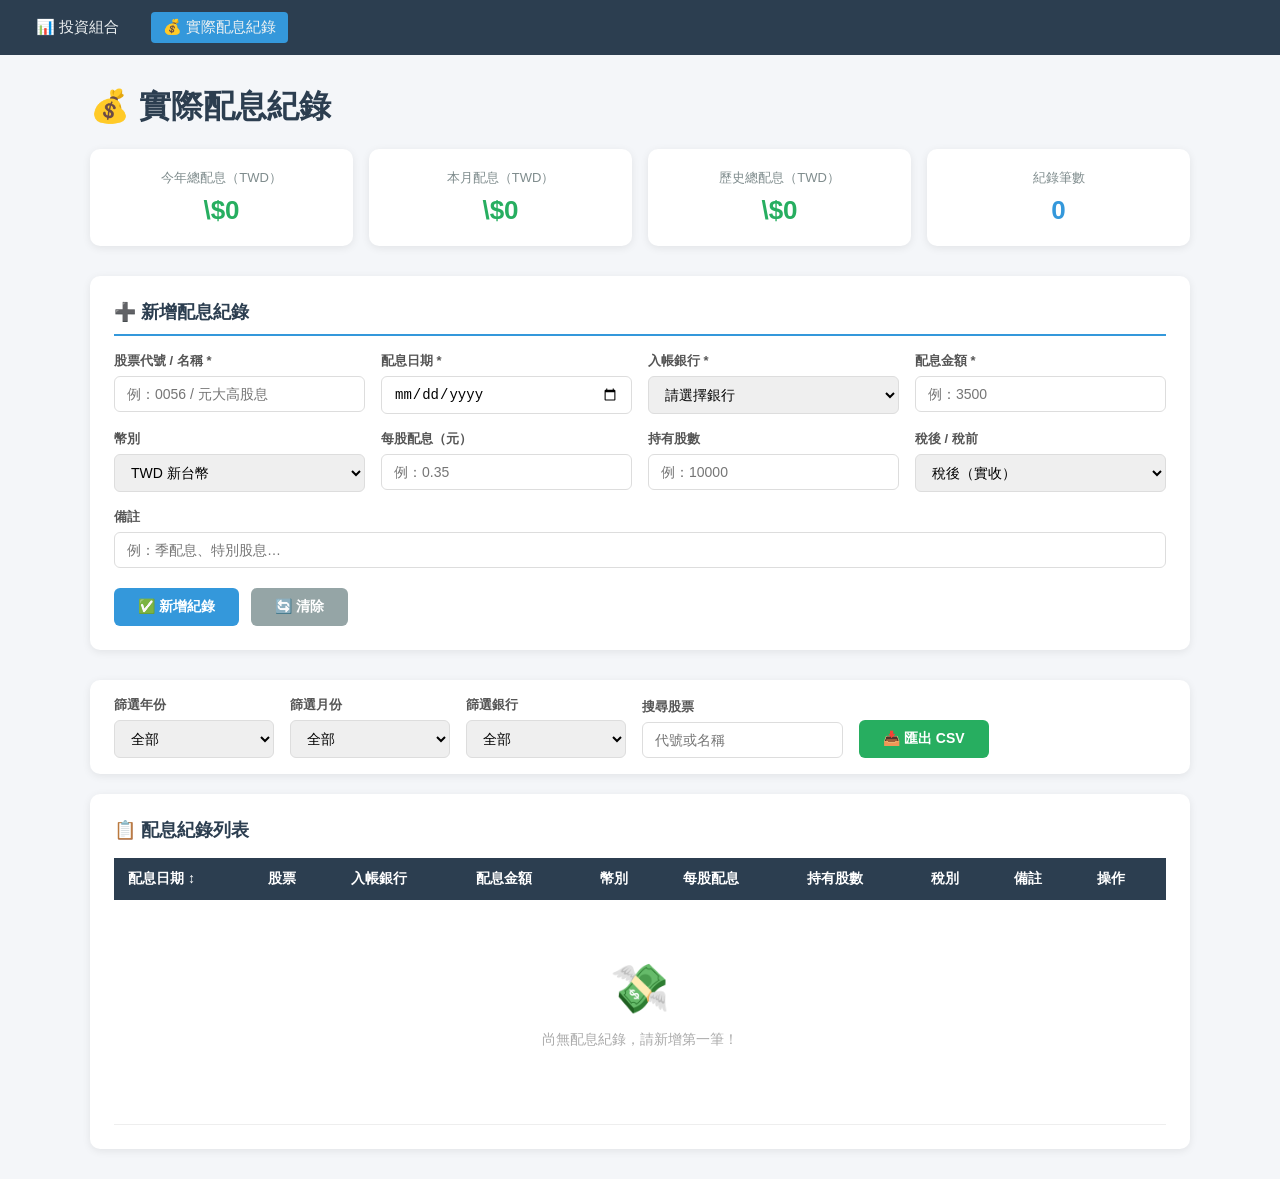
==== dividend-record.html @ 121ec2e8 "Create dividend-record.html" ====
<!DOCTYPE html>
<html lang="zh-TW">
<head>
  <meta charset="UTF-8" />
  <meta name="viewport" content="width=device-width, initial-scale=1.0"/>
  <title>實際配息紀錄 - Dividend Portfolio Tracker</title>
  <link rel="stylesheet" href="css/style.css" />
  <style>
    /* ===== 頁面專屬樣式 ===== */
    body {
      font-family: 'Segoe UI', sans-serif;
      background: #f4f6f9;
      margin: 0;
      padding: 0;
    }

    nav {
      background: #2c3e50;
      padding: 12px 24px;
      display: flex;
      gap: 20px;
      align-items: center;
    }

    nav a {
      color: #ecf0f1;
      text-decoration: none;
      font-size: 15px;
      padding: 6px 12px;
      border-radius: 4px;
      transition: background 0.2s;
    }

    nav a:hover, nav a.active {
      background: #3498db;
    }

    .container {
      max-width: 1100px;
      margin: 30px auto;
      padding: 0 20px;
    }

    h1 {
      color: #2c3e50;
      margin-bottom: 20px;
    }

    /* ===== 統計卡片 ===== */
    .summary-cards {
      display: grid;
      grid-template-columns: repeat(auto-fit, minmax(200px, 1fr));
      gap: 16px;
      margin-bottom: 30px;
    }

    .card {
      background: #fff;
      border-radius: 10px;
      padding: 20px;
      box-shadow: 0 2px 8px rgba(0,0,0,0.08);
      text-align: center;
    }

    .card .label {
      font-size: 13px;
      color: #7f8c8d;
      margin-bottom: 8px;
    }

    .card .value {
      font-size: 26px;
      font-weight: bold;
      color: #27ae60;
    }

    /* ===== 新增表單 ===== */
    .form-section {
      background: #fff;
      border-radius: 10px;
      padding: 24px;
      box-shadow: 0 2px 8px rgba(0,0,0,0.08);
      margin-bottom: 30px;
    }

    .form-section h2 {
      margin-top: 0;
      color: #2c3e50;
      font-size: 18px;
      border-bottom: 2px solid #3498db;
      padding-bottom: 10px;
    }

    .form-grid {
      display: grid;
      grid-template-columns: repeat(auto-fit, minmax(200px, 1fr));
      gap: 16px;
      margin-top: 16px;
    }

    .form-group {
      display: flex;
      flex-direction: column;
      gap: 6px;
    }

    .form-group label {
      font-size: 13px;
      color: #555;
      font-weight: 600;
    }

    .form-group input,
    .form-group select,
    .form-group textarea {
      padding: 9px 12px;
      border: 1px solid #ddd;
      border-radius: 6px;
      font-size: 14px;
      transition: border-color 0.2s;
    }

    .form-group input:focus,
    .form-group select:focus {
      border-color: #3498db;
      outline: none;
    }

    .form-actions {
      margin-top: 20px;
      display: flex;
      gap: 12px;
    }

    .btn {
      padding: 10px 24px;
      border: none;
      border-radius: 6px;
      cursor: pointer;
      font-size: 14px;
      font-weight: 600;
      transition: opacity 0.2s;
    }

    .btn:hover { opacity: 0.85; }

    .btn-primary { background: #3498db; color: #fff; }
    .btn-danger  { background: #e74c3c; color: #fff; }
    .btn-success { background: #27ae60; color: #fff; }
    .btn-sm      { padding: 5px 12px; font-size: 12px; }

    /* ===== 篩選列 ===== */
    .filter-bar {
      background: #fff;
      border-radius: 10px;
      padding: 16px 24px;
      box-shadow: 0 2px 8px rgba(0,0,0,0.08);
      margin-bottom: 20px;
      display: flex;
      gap: 16px;
      flex-wrap: wrap;
      align-items: flex-end;
    }

    .filter-bar .form-group {
      min-width: 160px;
    }

    /* ===== 資料表格 ===== */
    .table-section {
      background: #fff;
      border-radius: 10px;
      padding: 24px;
      box-shadow: 0 2px 8px rgba(0,0,0,0.08);
    }

    .table-header {
      display: flex;
      justify-content: space-between;
      align-items: center;
      margin-bottom: 16px;
    }

    .table-header h2 {
      margin: 0;
      color: #2c3e50;
      font-size: 18px;
    }

    table {
      width: 100%;
      border-collapse: collapse;
      font-size: 14px;
    }

    thead th {
      background: #2c3e50;
      color: #fff;
      padding: 12px 14px;
      text-align: left;
      cursor: pointer;
      user-select: none;
    }

    thead th:hover { background: #34495e; }

    tbody tr:nth-child(even) { background: #f8f9fa; }
    tbody tr:hover { background: #eaf4fb; }

    tbody td {
      padding: 11px 14px;
      border-bottom: 1px solid #eee;
      color: #333;
    }

    .badge {
      display: inline-block;
      padding: 3px 10px;
      border-radius: 12px;
      font-size: 12px;
      font-weight: 600;
    }

    .badge-tw  { background: #fdecea; color: #c0392b; }
    .badge-us  { background: #eaf4fb; color: #2980b9; }
    .badge-hk  { background: #fef9e7; color: #d68910; }
    .badge-other { background: #f0f0f0; color: #555; }

    .amount-positive { color: #27ae60; font-weight: bold; }

    /* ===== 空狀態 ===== */
    .empty-state {
      text-align: center;
      padding: 50px 20px;
      color: #aaa;
    }

    .empty-state .icon { font-size: 48px; }

    /* ===== 匯出按鈕 ===== */
    .export-btn {
      background: #27ae60;
      color: #fff;
    }
  </style>
</head>
<body>

<!-- 導覽列 -->
<nav>
  <a href="index.html">📊 投資組合</a>
  <a href="dividend-record.html" class="active">💰 實際配息紀錄</a>
  <!-- 可依原專案結構新增其他連結 -->
</nav>

<div class="container">
  <h1>💰 實際配息紀錄</h1>

  <!-- 統計卡片 -->
  <div class="summary-cards">
    <div class="card">
      <div class="label">今年總配息（TWD）</div>
      <div class="value" id="totalThisYear">\$0</div>
    </div>
    <div class="card">
      <div class="label">本月配息（TWD）</div>
      <div class="value" id="totalThisMonth">\$0</div>
    </div>
    <div class="card">
      <div class="label">歷史總配息（TWD）</div>
      <div class="value" id="totalAll">\$0</div>
    </div>
    <div class="card">
      <div class="label">紀錄筆數</div>
      <div class="value" id="recordCount" style="color:#3498db">0</div>
    </div>
  </div>

  <!-- 新增配息表單 -->
  <div class="form-section">
    <h2>➕ 新增配息紀錄</h2>
    <div class="form-grid">
      <div class="form-group">
        <label>股票代號 / 名稱 *</label>
        <input type="text" id="stockCode" placeholder="例：0056 / 元大高股息" />
      </div>
      <div class="form-group">
        <label>配息日期 *</label>
        <input type="date" id="dividendDate" />
      </div>
      <div class="form-group">
        <label>入帳銀行 *</label>
        <select id="bank">
          <option value="">請選擇銀行</option>
          <option>台灣銀行</option>
          <option>第一銀行</option>
          <option>合作金庫</option>
          <option>國泰世華</option>
          <option>富邦銀行</option>
          <option>玉山銀行</option>
          <option>中信銀行</option>
          <option>永豐銀行</option>
          <option>元大銀行</option>
          <option>凱基銀行</option>
          <option>其他</option>
        </select>
      </div>
      <div class="form-group">
        <label>配息金額 *</label>
        <input type="number" id="amount" placeholder="例：3500" min="0" step="0.01" />
      </div>
      <div class="form-group">
        <label>幣別</label>
        <select id="currency">
          <option value="TWD">TWD 新台幣</option>
          <option value="USD">USD 美元</option>
          <option value="HKD">HKD 港幣</option>
          <option value="OTHER">其他</option>
        </select>
      </div>
      <div class="form-group">
        <label>每股配息（元）</label>
        <input type="number" id="perShare" placeholder="例：0.35" min="0" step="0.0001" />
      </div>
      <div class="form-group">
        <label>持有股數</label>
        <input type="number" id="shares" placeholder="例：10000" min="0" />
      </div>
      <div class="form-group">
        <label>稅後 / 稅前</label>
        <select id="taxStatus">
          <option value="after">稅後（實收）</option>
          <option value="before">稅前</option>
        </select>
      </div>
      <div class="form-group" style="grid-column: 1 / -1;">
        <label>備註</label>
        <input type="text" id="note" placeholder="例：季配息、特別股息…" />
      </div>
    </div>
    <div class="form-actions">
      <button class="btn btn-primary" onclick="addRecord()">✅ 新增紀錄</button>
      <button class="btn" style="background:#95a5a6;color:#fff" onclick="clearForm()">🔄 清除</button>
    </div>
  </div>

  <!-- 篩選列 -->
  <div class="filter-bar">
    <div class="form-group">
      <label>篩選年份</label>
      <select id="filterYear" onchange="renderTable()">
        <option value="">全部</option>
      </select>
    </div>
    <div class="form-group">
      <label>篩選月份</label>
      <select id="filterMonth" onchange="renderTable()">
        <option value="">全部</option>
        <option value="1">1 月</option><option value="2">2 月</option>
        <option value="3">3 月</option><option value="4">4 月</option>
        <option value="5">5 月</option><option value="6">6 月</option>
        <option value="7">7 月</option><option value="8">8 月</option>
        <option value="9">9 月</option><option value="10">10 月</option>
        <option value="11">11 月</option><option value="12">12 月</option>
      </select>
    </div>
    <div class="form-group">
      <label>篩選銀行</label>
      <select id="filterBank" onchange="renderTable()">
        <option value="">全部</option>
      </select>
    </div>
    <div class="form-group">
      <label>搜尋股票</label>
      <input type="text" id="filterStock" placeholder="代號或名稱" oninput="renderTable()" />
    </div>
    <button class="btn btn-success" onclick="exportCSV()">📥 匯出 CSV</button>
  </div>

  <!-- 資料表格 -->
  <div class="table-section">
    <div class="table-header">
      <h2>📋 配息紀錄列表</h2>
      <span id="filteredCount" style="color:#7f8c8d;font-size:13px"></span>
    </div>
    <table>
      <thead>
        <tr>
          <th onclick="sortBy('date')">配息日期 ↕</th>
          <th onclick="sortBy('stock')">股票</th>
          <th onclick="sortBy('bank')">入帳銀行</th>
          <th onclick="sortBy('amount')">配息金額</th>
          <th>幣別</th>
          <th>每股配息</th>
          <th>持有股數</th>
          <th>稅別</th>
          <th>備註</th>
          <th>操作</th>
        </tr>
      </thead>
      <tbody id="recordTableBody">
        <tr>
          <td colspan="10">
            <div class="empty-state">
              <div class="icon">💸</div>
              <p>尚無配息紀錄，請新增第一筆！</p>
            </div>
          </td>
        </tr>
      </tbody>
    </table>
  </div>
</div>

<script src="js/dividend-record.js"></script>
</body>
</html>
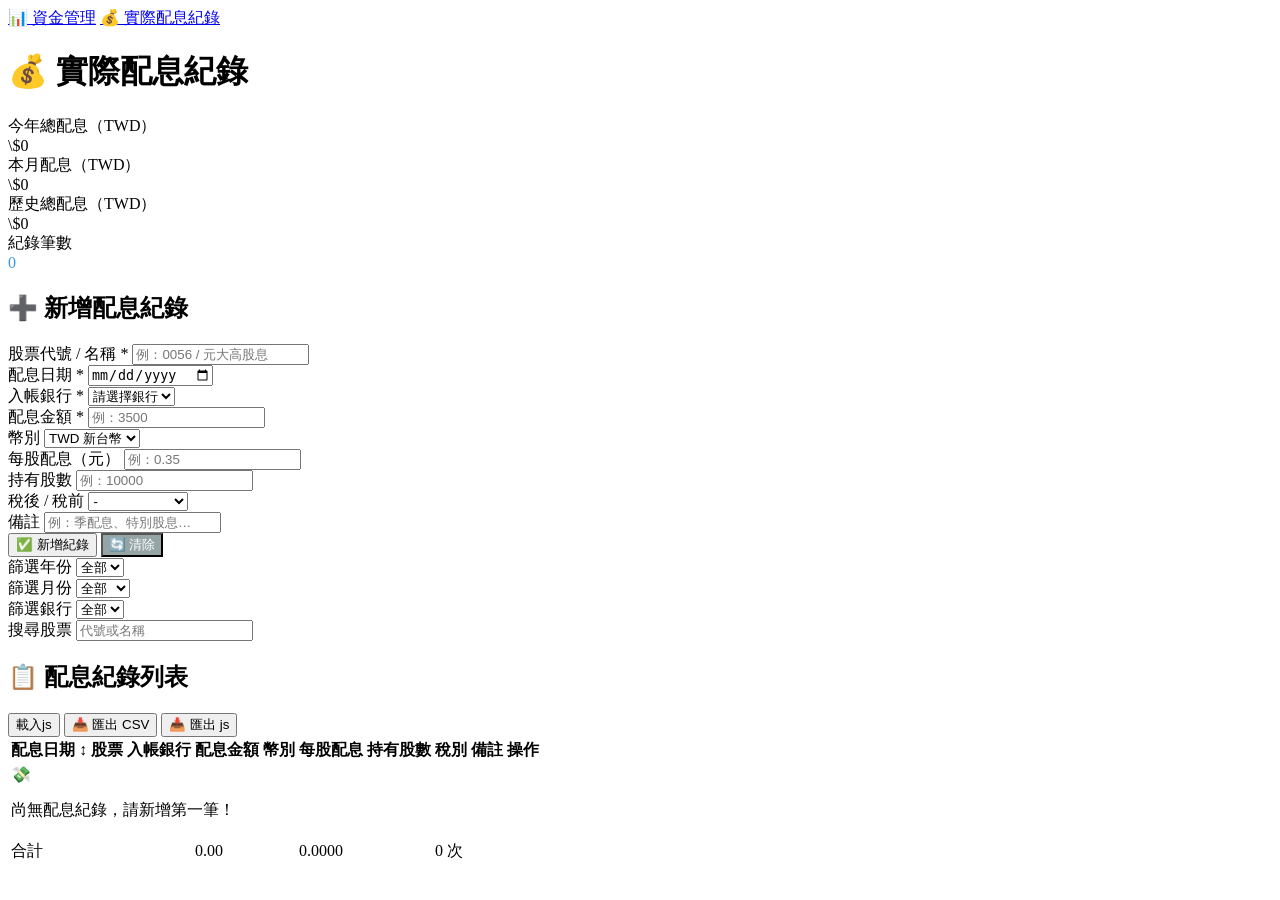
==== commit 61b56aa0: "Update dividend-record.html" ====
--- a/dividend-record.html
+++ b/dividend-record.html
@@ -4,252 +4,14 @@
 <head>
   <meta charset="UTF-8" />
   <meta name="viewport" content="width=device-width, initial-scale=1.0"/>
-  <title>實際配息紀錄 - Dividend Portfolio Tracker</title>
-  <link rel="stylesheet" href="css/style.css" />
-  <style>
-    /* ===== 頁面專屬樣式 ===== */
-    body {
-      font-family: 'Segoe UI', sans-serif;
-      background: #f4f6f9;
-      margin: 0;
-      padding: 0;
-    }
-
-    nav {
-      background: #2c3e50;
-      padding: 12px 24px;
-      display: flex;
-      gap: 20px;
-      align-items: center;
-    }
-
-    nav a {
-      color: #ecf0f1;
-      text-decoration: none;
-      font-size: 15px;
-      padding: 6px 12px;
-      border-radius: 4px;
-      transition: background 0.2s;
-    }
-
-    nav a:hover, nav a.active {
-      background: #3498db;
-    }
-
-    .container {
-      max-width: 1100px;
-      margin: 30px auto;
-      padding: 0 20px;
-    }
-
-    h1 {
-      color: #2c3e50;
-      margin-bottom: 20px;
-    }
-
-    /* ===== 統計卡片 ===== */
-    .summary-cards {
-      display: grid;
-      grid-template-columns: repeat(auto-fit, minmax(200px, 1fr));
-      gap: 16px;
-      margin-bottom: 30px;
-    }
-
-    .card {
-      background: #fff;
-      border-radius: 10px;
-      padding: 20px;
-      box-shadow: 0 2px 8px rgba(0,0,0,0.08);
-      text-align: center;
-    }
-
-    .card .label {
-      font-size: 13px;
-      color: #7f8c8d;
-      margin-bottom: 8px;
-    }
-
-    .card .value {
-      font-size: 26px;
-      font-weight: bold;
-      color: #27ae60;
-    }
-
-    /* ===== 新增表單 ===== */
-    .form-section {
-      background: #fff;
-      border-radius: 10px;
-      padding: 24px;
-      box-shadow: 0 2px 8px rgba(0,0,0,0.08);
-      margin-bottom: 30px;
-    }
-
-    .form-section h2 {
-      margin-top: 0;
-      color: #2c3e50;
-      font-size: 18px;
-      border-bottom: 2px solid #3498db;
-      padding-bottom: 10px;
-    }
-
-    .form-grid {
-      display: grid;
-      grid-template-columns: repeat(auto-fit, minmax(200px, 1fr));
-      gap: 16px;
-      margin-top: 16px;
-    }
-
-    .form-group {
-      display: flex;
-      flex-direction: column;
-      gap: 6px;
-    }
-
-    .form-group label {
-      font-size: 13px;
-      color: #555;
-      font-weight: 600;
-    }
-
-    .form-group input,
-    .form-group select,
-    .form-group textarea {
-      padding: 9px 12px;
-      border: 1px solid #ddd;
-      border-radius: 6px;
-      font-size: 14px;
-      transition: border-color 0.2s;
-    }
-
-    .form-group input:focus,
-    .form-group select:focus {
-      border-color: #3498db;
-      outline: none;
-    }
-
-    .form-actions {
-      margin-top: 20px;
-      display: flex;
-      gap: 12px;
-    }
-
-    .btn {
-      padding: 10px 24px;
-      border: none;
-      border-radius: 6px;
-      cursor: pointer;
-      font-size: 14px;
-      font-weight: 600;
-      transition: opacity 0.2s;
-    }
-
-    .btn:hover { opacity: 0.85; }
-
-    .btn-primary { background: #3498db; color: #fff; }
-    .btn-danger  { background: #e74c3c; color: #fff; }
-    .btn-success { background: #27ae60; color: #fff; }
-    .btn-sm      { padding: 5px 12px; font-size: 12px; }
-
-    /* ===== 篩選列 ===== */
-    .filter-bar {
-      background: #fff;
-      border-radius: 10px;
-      padding: 16px 24px;
-      box-shadow: 0 2px 8px rgba(0,0,0,0.08);
-      margin-bottom: 20px;
-      display: flex;
-      gap: 16px;
-      flex-wrap: wrap;
-      align-items: flex-end;
-    }
-
-    .filter-bar .form-group {
-      min-width: 160px;
-    }
-
-    /* ===== 資料表格 ===== */
-    .table-section {
-      background: #fff;
-      border-radius: 10px;
-      padding: 24px;
-      box-shadow: 0 2px 8px rgba(0,0,0,0.08);
-    }
-
-    .table-header {
-      display: flex;
-      justify-content: space-between;
-      align-items: center;
-      margin-bottom: 16px;
-    }
-
-    .table-header h2 {
-      margin: 0;
-      color: #2c3e50;
-      font-size: 18px;
-    }
-
-    table {
-      width: 100%;
-      border-collapse: collapse;
-      font-size: 14px;
-    }
-
-    thead th {
-      background: #2c3e50;
-      color: #fff;
-      padding: 12px 14px;
-      text-align: left;
-      cursor: pointer;
-      user-select: none;
-    }
-
-    thead th:hover { background: #34495e; }
-
-    tbody tr:nth-child(even) { background: #f8f9fa; }
-    tbody tr:hover { background: #eaf4fb; }
-
-    tbody td {
-      padding: 11px 14px;
-      border-bottom: 1px solid #eee;
-      color: #333;
-    }
-
-    .badge {
-      display: inline-block;
-      padding: 3px 10px;
-      border-radius: 12px;
-      font-size: 12px;
-      font-weight: 600;
-    }
-
-    .badge-tw  { background: #fdecea; color: #c0392b; }
-    .badge-us  { background: #eaf4fb; color: #2980b9; }
-    .badge-hk  { background: #fef9e7; color: #d68910; }
-    .badge-other { background: #f0f0f0; color: #555; }
-
-    .amount-positive { color: #27ae60; font-weight: bold; }
-
-    /* ===== 空狀態 ===== */
-    .empty-state {
-      text-align: center;
-      padding: 50px 20px;
-      color: #aaa;
-    }
-
-    .empty-state .icon { font-size: 48px; }
-
-    /* ===== 匯出按鈕 ===== */
-    .export-btn {
-      background: #27ae60;
-      color: #fff;
-    }
-  </style>
+  <title>個人資金投資管理系統 -實際配息紀錄</title>
+  <link rel="stylesheet" href="dividend-record.css" />
 </head>
 <body>
 
 <!-- 導覽列 -->
 <nav>
-  <a href="index.html">📊 投資組合</a>
+  <a href="index.html">📊 資金管理</a>
   <a href="dividend-record.html" class="active">💰 實際配息紀錄</a>
   <!-- 可依原專案結構新增其他連結 -->
 </nav>
@@ -295,14 +57,9 @@
           <option value="">請選擇銀行</option>
           <option>台灣銀行</option>
           <option>第一銀行</option>
-          <option>合作金庫</option>
-          <option>國泰世華</option>
-          <option>富邦銀行</option>
-          <option>玉山銀行</option>
+          <option>台新銀行</option>
+          <option>國泰</option>
           <option>中信銀行</option>
-          <option>永豐銀行</option>
-          <option>元大銀行</option>
-          <option>凱基銀行</option>
           <option>其他</option>
         </select>
       </div>
@@ -330,6 +87,7 @@
       <div class="form-group">
         <label>稅後 / 稅前</label>
         <select id="taxStatus">
+          <option value="-">-</option>
           <option value="after">稅後（實收）</option>
           <option value="before">稅前</option>
         </select>
@@ -375,28 +133,34 @@
       <label>搜尋股票</label>
       <input type="text" id="filterStock" placeholder="代號或名稱" oninput="renderTable()" />
     </div>
-    <button class="btn btn-success" onclick="exportCSV()">📥 匯出 CSV</button>
   </div>
-
   <!-- 資料表格 -->
   <div class="table-section">
     <div class="table-header">
-      <h2>📋 配息紀錄列表</h2>
-      <span id="filteredCount" style="color:#7f8c8d;font-size:13px"></span>
+      <div class="table-title-group">
+        <h2>📋 配息紀錄列表</h2>
+        <span id="filteredCount" style="color:#7f8c8d;font-size:13px"></span>
+      </div>
+      <div class="table-actions">
+        <button class="btn btn-primary" onclick="reloadDataFromFile()">載入js</button>
+        <button class="btn btn-success" onclick="exportCSV()">📥 匯出 CSV</button>
+        <button class="btn btn-success" onclick="exportDataFile()">📥 匯出 js</button>
+      </div>
     </div>
+    <div class="table-scroll">
     <table>
       <thead>
         <tr>
-          <th onclick="sortBy('date')">配息日期 ↕</th>
-          <th onclick="sortBy('stock')">股票</th>
-          <th onclick="sortBy('bank')">入帳銀行</th>
-          <th onclick="sortBy('amount')">配息金額</th>
-          <th>幣別</th>
-          <th>每股配息</th>
-          <th>持有股數</th>
-          <th>稅別</th>
-          <th>備註</th>
-          <th>操作</th>
+          <th onclick="sortBy('date')" class="sticky top-0 z-10">配息日期 ↕</th>
+          <th onclick="sortBy('stock')" class="sticky top-0 z-10">股票</th>
+          <th onclick="sortBy('bank')" class="sticky top-0 z-10">入帳銀行</th>
+          <th onclick="sortBy('amount')" class="sticky top-0 z-10">配息金額</th>
+          <th class="sticky top-0 z-10">幣別</th>
+          <th class="sticky top-0 z-10">每股配息</th>
+          <th class="sticky top-0 z-10">持有股數</th>
+          <th class="sticky top-0 z-10">稅別</th>
+          <th class="sticky top-0 z-10">備註</th>
+          <th class="sticky top-0 z-10">操作</th>
         </tr>
       </thead>
       <tbody id="recordTableBody">
@@ -409,10 +173,23 @@
           </td>
         </tr>
       </tbody>
+      <tfoot>
+        <tr class="table-total-row">
+          <td colspan="3">合計</td>
+          <td id="total-record-amount">0.00</td>
+          <td></td>
+          <td id="total-per-share">0.0000</td>
+          <td></td>
+          <td id="total-record-count">0 次</td>
+          <td colspan="2"></td>
+        </tr>
+      </tfoot>
     </table>
+    </div>
   </div>
 </div>
 
-<script src="js/dividend-record.js"></script>
+<script src="dividend-data.js"></script>
+<script src="dividend-record.js"></script>
 </body>
 </html>
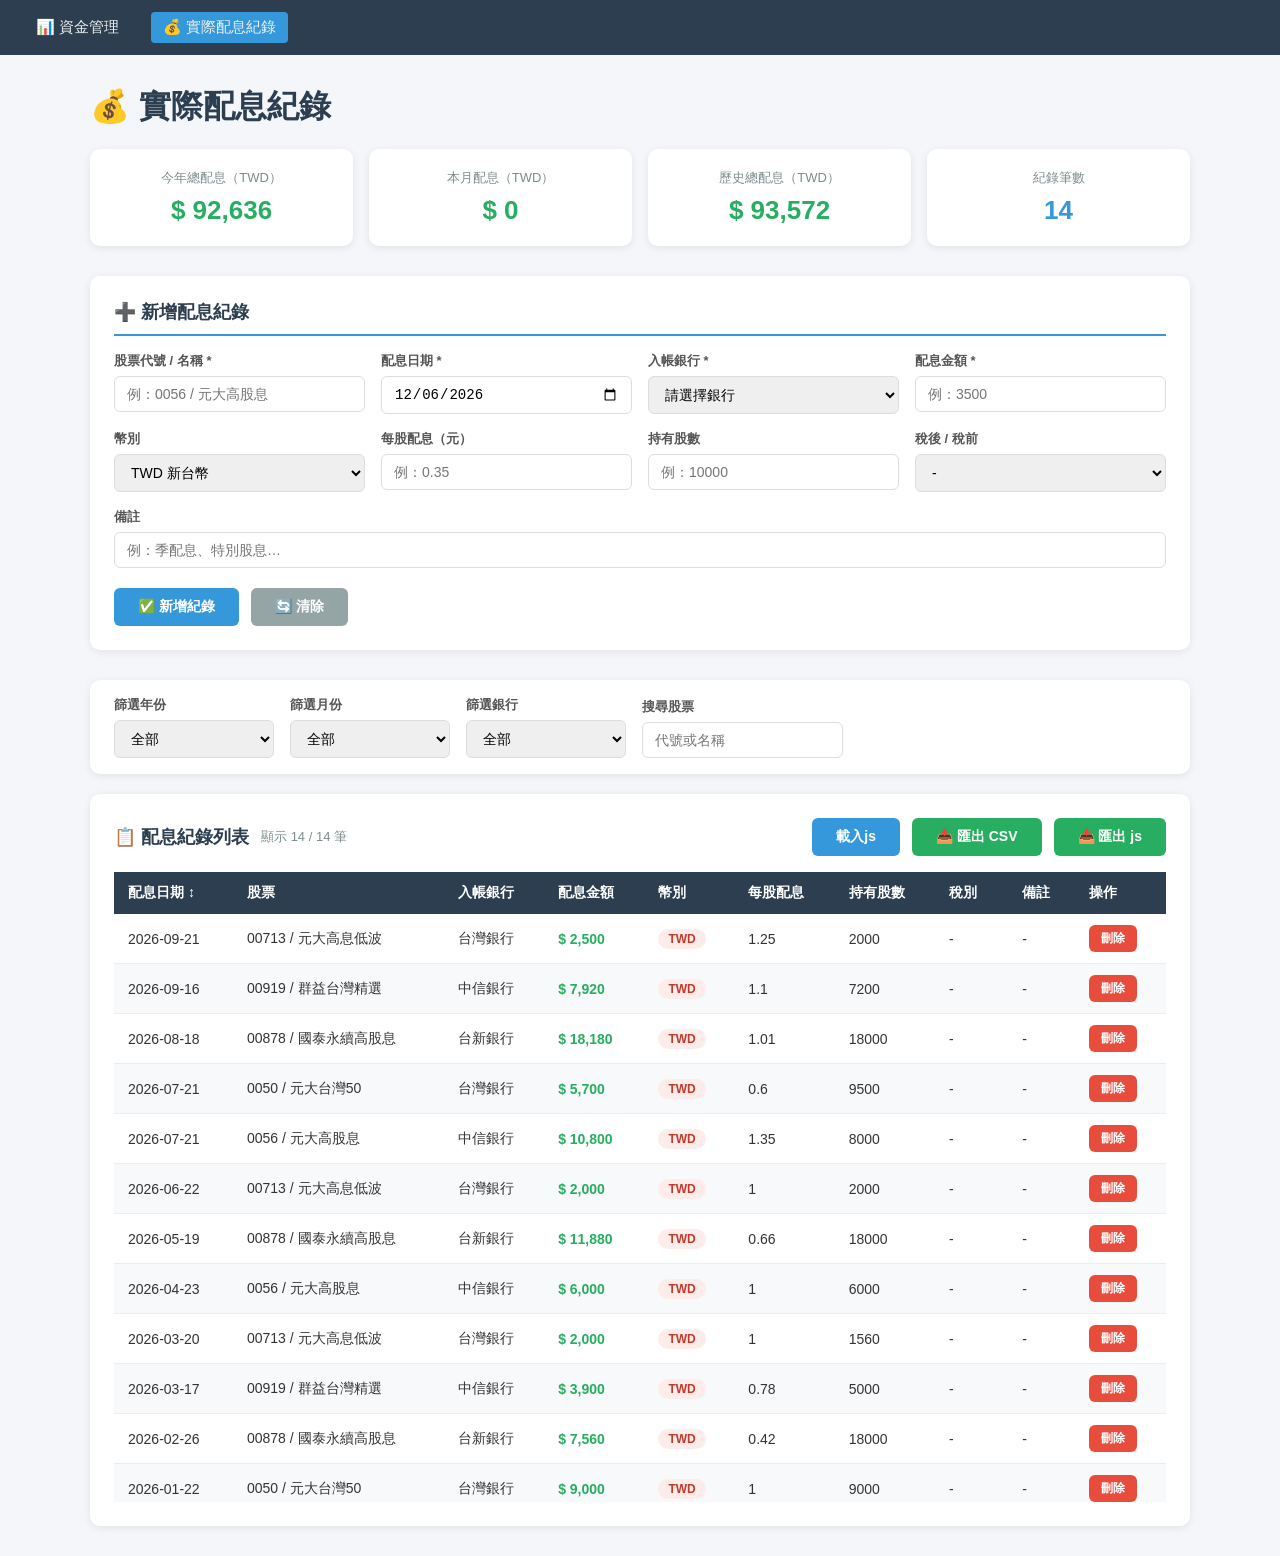
==== commit 95e207ad: "Update dividend-record.html" ====
--- a/dividend-record.html
+++ b/dividend-record.html
@@ -176,7 +176,7 @@
       <tfoot>
         <tr class="table-total-row">
           <td colspan="3">合計</td>
-          <td id="total-record-amount">0.00</td>
+          <td id="total-record-amount">0</td>
           <td></td>
           <td id="total-per-share">0.0000</td>
           <td></td>
--- a/dividend-record.css
+++ b/dividend-record.css
@@ -0,0 +1,283 @@
+/* ===== 頁面專屬樣式 ===== */
+body {
+    font-family: 'Segoe UI', sans-serif;
+    background: #f4f6f9;
+    margin: 0;
+    padding: 0;
+}
+
+nav {
+    background: #2c3e50;
+    padding: 12px 24px;
+    display: flex;
+    gap: 20px;
+    align-items: center;
+}
+
+nav a {
+    color: #ecf0f1;
+    text-decoration: none;
+    font-size: 15px;
+    padding: 6px 12px;
+    border-radius: 4px;
+    transition: background 0.2s;
+}
+
+nav a:hover, nav a.active {
+    background: #3498db;
+}
+
+.container {
+    max-width: 1100px;
+    margin: 30px auto;
+    padding: 0 20px;
+}
+
+h1 {
+    color: #2c3e50;
+    margin-bottom: 20px;
+}
+
+/* ===== 統計卡片 ===== */
+.summary-cards {
+    display: grid;
+    grid-template-columns: repeat(auto-fit, minmax(200px, 1fr));
+    gap: 16px;
+    margin-bottom: 30px;
+}
+
+.card {
+    background: #fff;
+    border-radius: 10px;
+    padding: 20px;
+    box-shadow: 0 2px 8px rgba(0,0,0,0.08);
+    text-align: center;
+}
+
+.card .label {
+    font-size: 13px;
+    color: #7f8c8d;
+    margin-bottom: 8px;
+}
+
+.card .value {
+    font-size: 26px;
+    font-weight: bold;
+    color: #27ae60;
+}
+
+/* ===== 新增表單 ===== */
+.form-section {
+    background: #fff;
+    border-radius: 10px;
+    padding: 24px;
+    box-shadow: 0 2px 8px rgba(0,0,0,0.08);
+    margin-bottom: 30px;
+}
+
+.form-section h2 {
+    margin-top: 0;
+    color: #2c3e50;
+    font-size: 18px;
+    border-bottom: 2px solid #3498db;
+    padding-bottom: 10px;
+}
+
+.form-grid {
+    display: grid;
+    grid-template-columns: repeat(auto-fit, minmax(200px, 1fr));
+    gap: 16px;
+    margin-top: 16px;
+}
+
+.form-group {
+    display: flex;
+    flex-direction: column;
+    gap: 6px;
+}
+
+.form-group label {
+    font-size: 13px;
+    color: #555;
+    font-weight: 600;
+}
+
+.form-group input,
+.form-group select,
+.form-group textarea {
+    padding: 9px 12px;
+    border: 1px solid #ddd;
+    border-radius: 6px;
+    font-size: 14px;
+    transition: border-color 0.2s;
+}
+
+.form-group input:focus,
+.form-group select:focus {
+    border-color: #3498db;
+    outline: none;
+}
+
+.form-actions {
+    margin-top: 20px;
+    display: flex;
+    gap: 12px;
+}
+
+.btn {
+    padding: 10px 24px;
+    border: none;
+    border-radius: 6px;
+    cursor: pointer;
+    font-size: 14px;
+    font-weight: 600;
+    transition: opacity 0.2s;
+}
+
+.btn:hover { opacity: 0.85; }
+
+.btn-primary { background: #3498db; color: #fff; }
+.btn-danger  { background: #e74c3c; color: #fff; }
+.btn-success { background: #27ae60; color: #fff; }
+.btn-sm      { padding: 5px 12px; font-size: 12px; }
+
+/* ===== 篩選列 ===== */
+.filter-bar {
+    background: #fff;
+    border-radius: 10px;
+    padding: 16px 24px;
+    box-shadow: 0 2px 8px rgba(0,0,0,0.08);
+    margin-bottom: 20px;
+    display: flex;
+    gap: 16px;
+    flex-wrap: wrap;
+    align-items: flex-end;
+}
+
+.filter-bar .form-group {
+    min-width: 160px;
+}
+
+/* ===== 資料表格 ===== */
+.table-section {
+    background: #fff;
+    border-radius: 10px;
+    padding: 24px;
+    box-shadow: 0 2px 8px rgba(0,0,0,0.08);
+}
+
+.table-scroll {
+    max-height: 70vh;
+    overflow: auto;
+}
+
+.table-header {
+    display: flex;
+    justify-content: space-between;
+    align-items: center;
+    margin-bottom: 16px;
+    gap: 16px;
+}
+
+.table-title-group,
+.table-actions {
+    display: flex;
+    align-items: center;
+    gap: 12px;
+}
+
+.table-actions {
+    margin-left: auto;
+    flex-wrap: wrap;
+    justify-content: flex-end;
+}
+
+@media (max-width: 700px) {
+    .table-header {
+        align-items: flex-start;
+        flex-direction: column;
+    }
+
+    .table-actions {
+        margin-left: 0;
+        justify-content: flex-start;
+    }
+}
+
+.table-header h2 {
+    margin: 0;
+    color: #2c3e50;
+    font-size: 18px;
+}
+
+table {
+    width: 100%;
+    border-collapse: collapse;
+    font-size: 14px;
+}
+
+thead th {
+    background: #2c3e50;
+    color: #fff;
+    padding: 12px 14px;
+    text-align: left;
+    cursor: pointer;
+    user-select: none;
+    position: sticky;
+    top: 0;
+    z-index: 10;
+}
+
+thead th:hover { background: #34495e; }
+
+tbody tr:nth-child(even) { background: #f8f9fa; }
+tbody tr:hover { background: #eaf4fb; }
+
+tbody td {
+    padding: 11px 14px;
+    border-bottom: 1px solid #eee;
+    color: #333;
+}
+
+.table-total-row td {
+    padding: 12px 14px;
+    background: #eef6fb;
+    color: #2c3e50;
+    font-weight: bold;
+    text-align: right;
+    border-top: 2px solid #3498db;
+}
+
+.table-total-row td:first-child {
+    text-align: left;
+}
+
+.badge {
+    display: inline-block;
+    padding: 3px 10px;
+    border-radius: 12px;
+    font-size: 12px;
+    font-weight: 600;
+}
+
+.badge-tw  { background: #fdecea; color: #c0392b; }
+.badge-us  { background: #eaf4fb; color: #2980b9; }
+.badge-hk  { background: #fef9e7; color: #d68910; }
+.badge-other { background: #f0f0f0; color: #555; }
+
+.amount-positive { color: #27ae60; font-weight: bold; }
+
+/* ===== 空狀態 ===== */
+.empty-state {
+    text-align: center;
+    padding: 50px 20px;
+    color: #aaa;
+}
+
+.empty-state .icon { font-size: 48px; }
+
+/* ===== 匯出按鈕 ===== */
+.export-btn {
+    background: #27ae60;
+    color: #fff;
+}
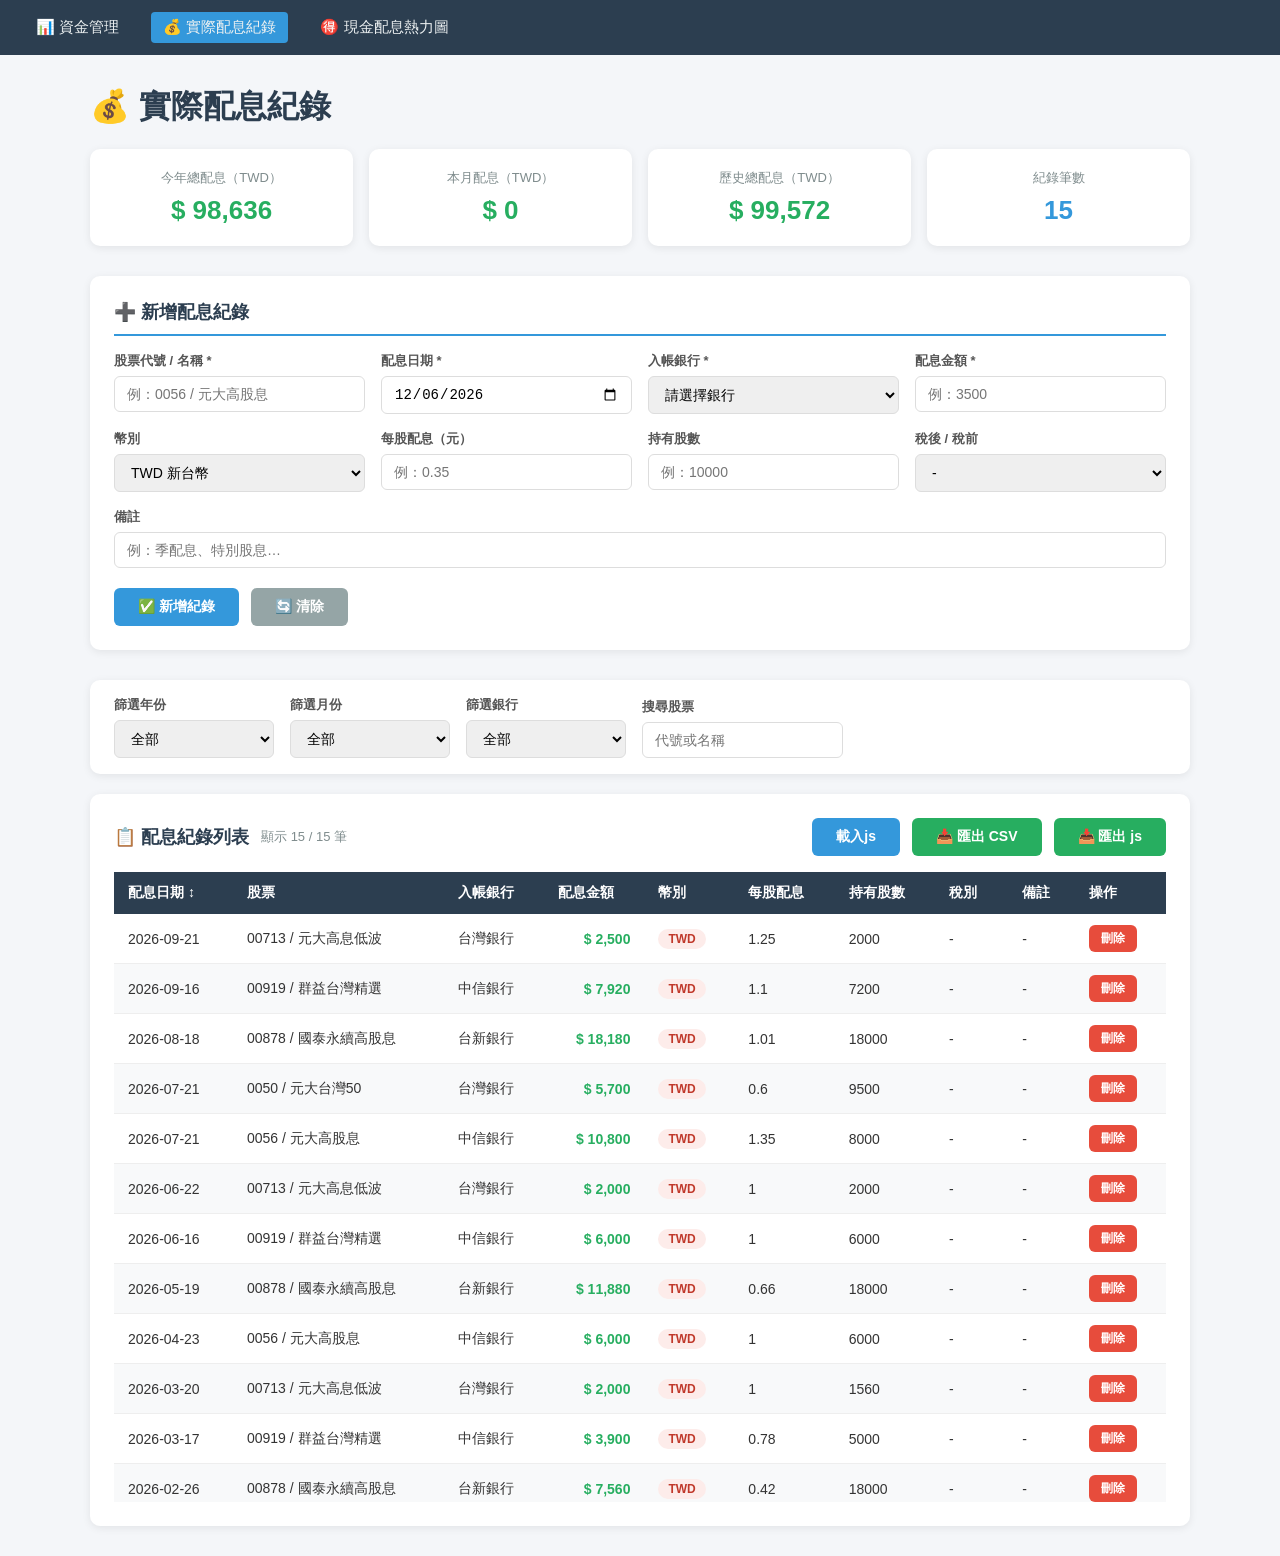
==== commit c665c11a: "Update dividend-record.html" ====
--- a/dividend-record.html
+++ b/dividend-record.html
@@ -4,7 +4,7 @@
 <head>
   <meta charset="UTF-8" />
   <meta name="viewport" content="width=device-width, initial-scale=1.0"/>
-  <title>個人資金投資管理系統 -實際配息紀錄</title>
+  <title>個人資金投資管理系統 - 實際配息紀錄</title>
   <link rel="stylesheet" href="dividend-record.css" />
 </head>
 <body>
@@ -12,7 +12,8 @@
 <!-- 導覽列 -->
 <nav>
   <a href="index.html">📊 資金管理</a>
-  <a href="dividend-record.html" class="active">💰 實際配息紀錄</a>
+  <a href="dividend-record.html?s=pop" class="active">💰 實際配息紀錄</a>
+  <a href="dividend_heatmap.html">🉐 現金配息熱力圖</a>
   <!-- 可依原專案結構新增其他連結 -->
 </nav>
 
@@ -187,7 +188,9 @@
     </table>
     </div>
   </div>
+
 </div>
+
 
 <script src="dividend-data.js"></script>
 <script src="dividend-record.js"></script>
--- a/dividend-record.css
+++ b/dividend-record.css
@@ -265,7 +265,7 @@
 .badge-hk  { background: #fef9e7; color: #d68910; }
 .badge-other { background: #f0f0f0; color: #555; }
 
-.amount-positive { color: #27ae60; font-weight: bold; }
+.amount-positive { color: #27ae60; font-weight: bold; text-align: right; }
 
 /* ===== 空狀態 ===== */
 .empty-state {
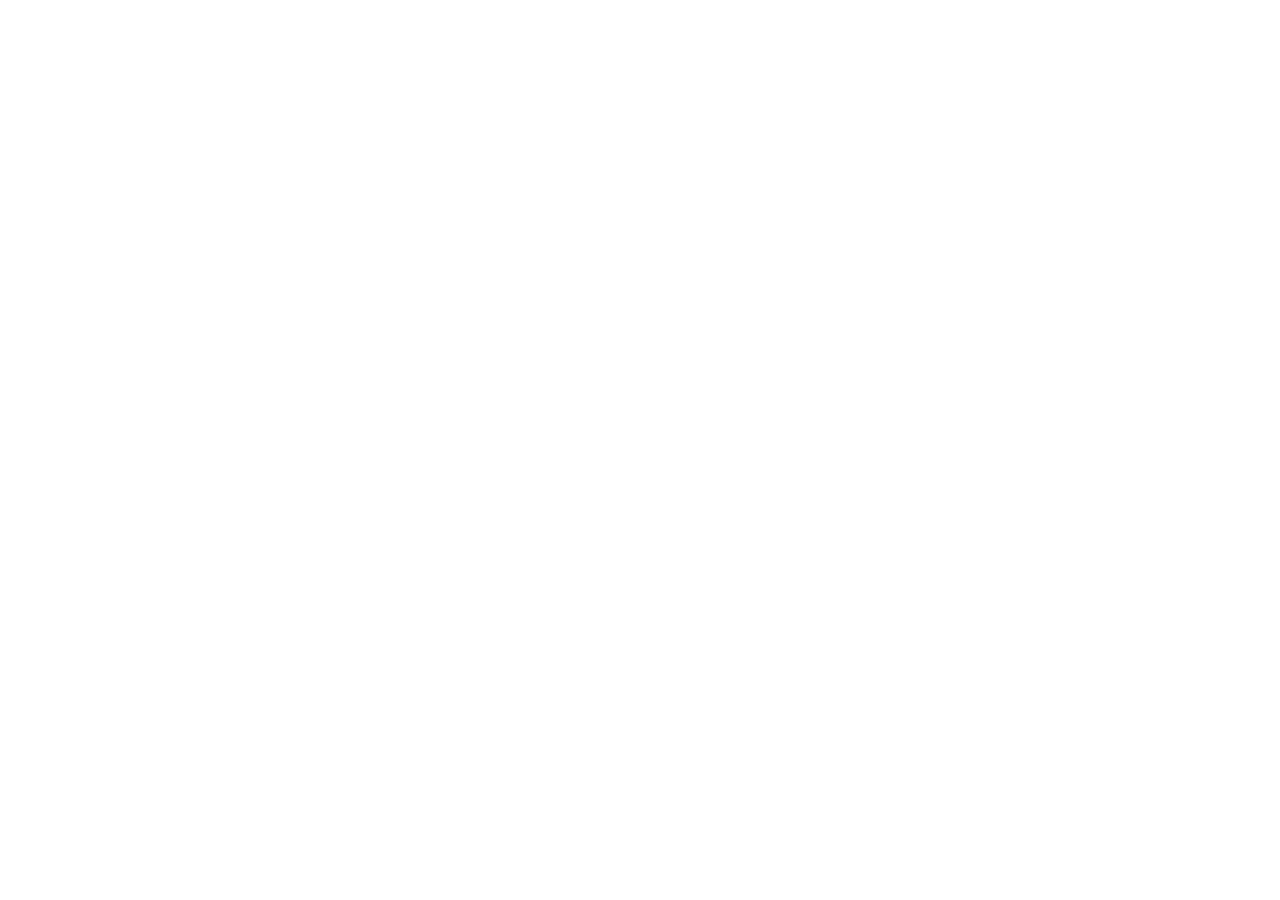
==== commit 82739eed: "Update dividend-record.html" ====
--- a/dividend-record.html
+++ b/dividend-record.html
@@ -101,6 +101,9 @@
     <div class="form-actions">
       <button class="btn btn-primary" onclick="addRecord()">✅ 新增紀錄</button>
       <button class="btn" style="background:#95a5a6;color:#fff" onclick="clearForm()">🔄 清除</button>
+    
+      <button class="btn btn-success" onclick="generateDividendRecords()">依股利政策產生</button>
+    
     </div>
   </div>
 
@@ -152,7 +155,7 @@
     <table>
       <thead>
         <tr>
-          <th onclick="sortBy('date')" class="sticky top-0 z-10">配息日期 ↕</th>
+          <th onclick="sortBy('date')" class="sticky top-0 z-10">除息日期 ↕</th>
           <th onclick="sortBy('stock')" class="sticky top-0 z-10">股票</th>
           <th onclick="sortBy('bank')" class="sticky top-0 z-10">入帳銀行</th>
           <th onclick="sortBy('amount')" class="sticky top-0 z-10">配息金額</th>
@@ -193,6 +196,7 @@
 
 
 <script src="dividend-data.js"></script>
+<script src="data.js"></script>
 <script src="dividend-record.js"></script>
 </body>
 </html>
